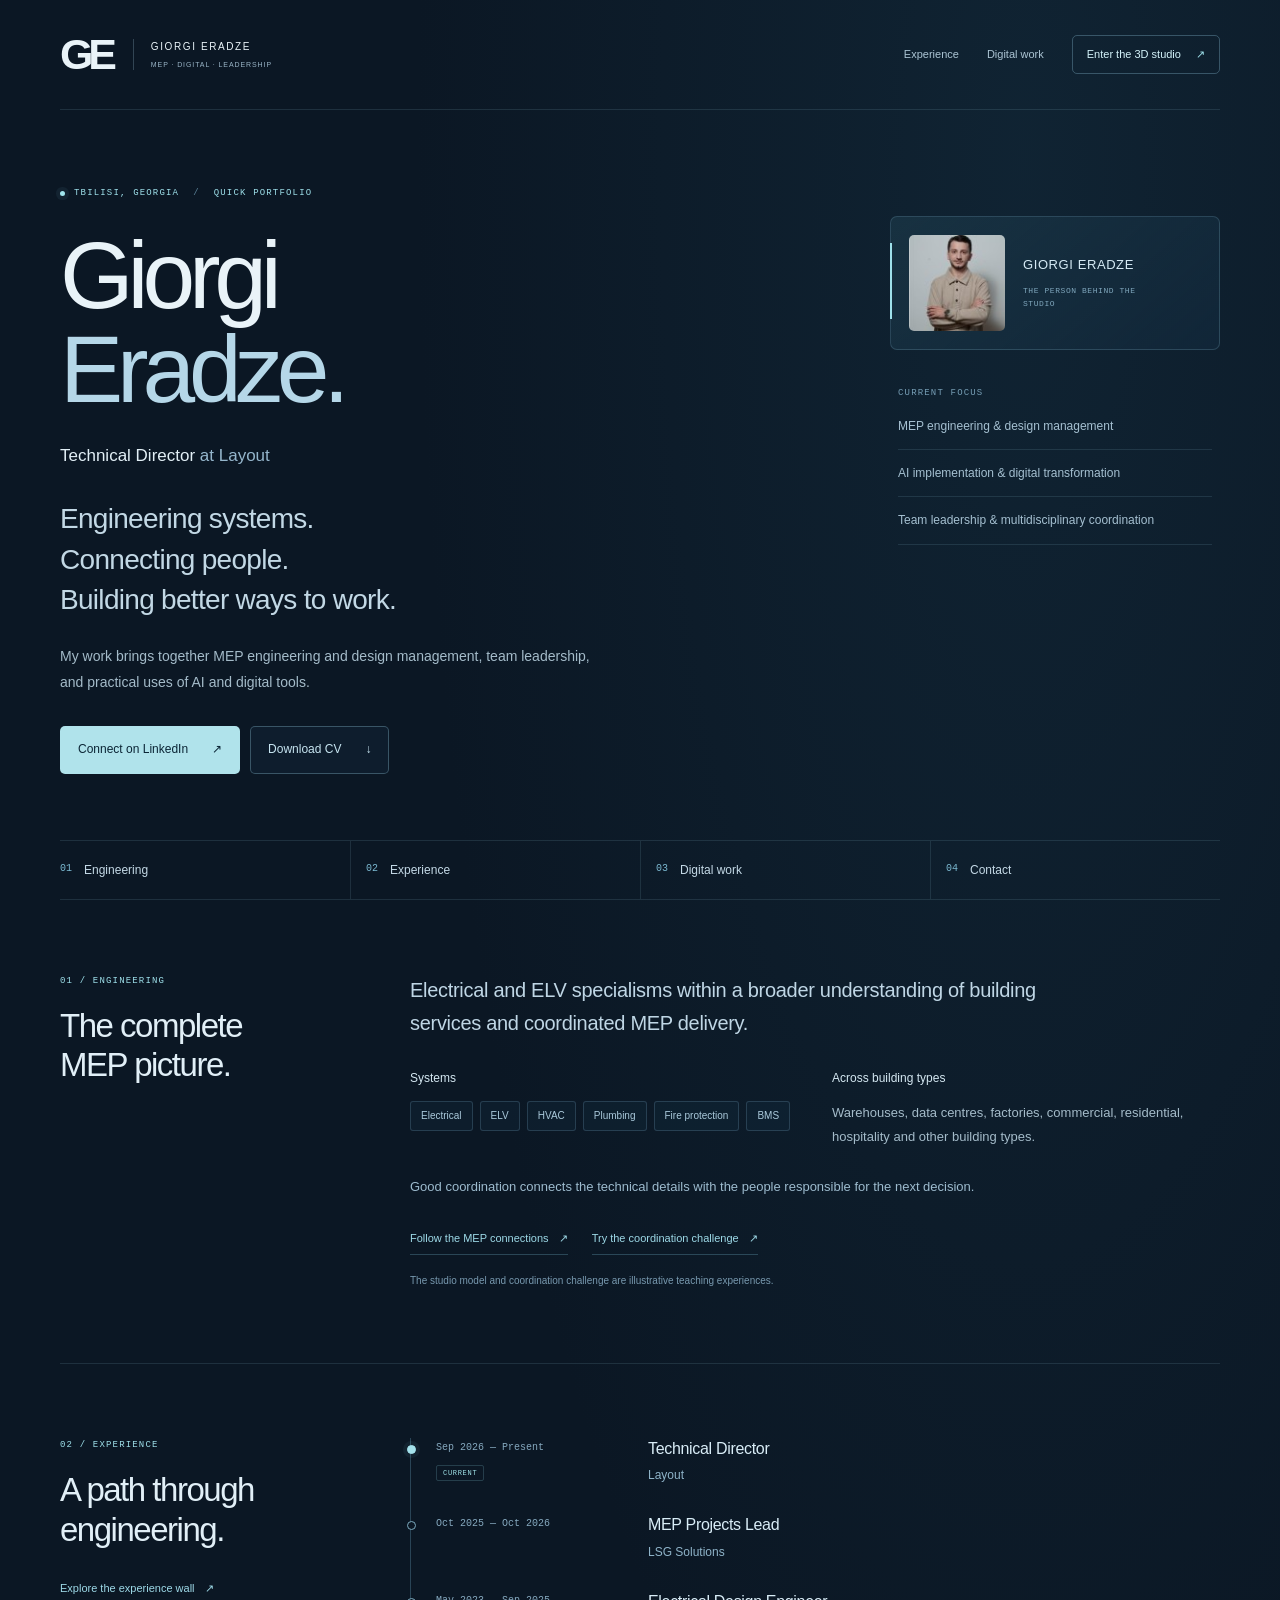
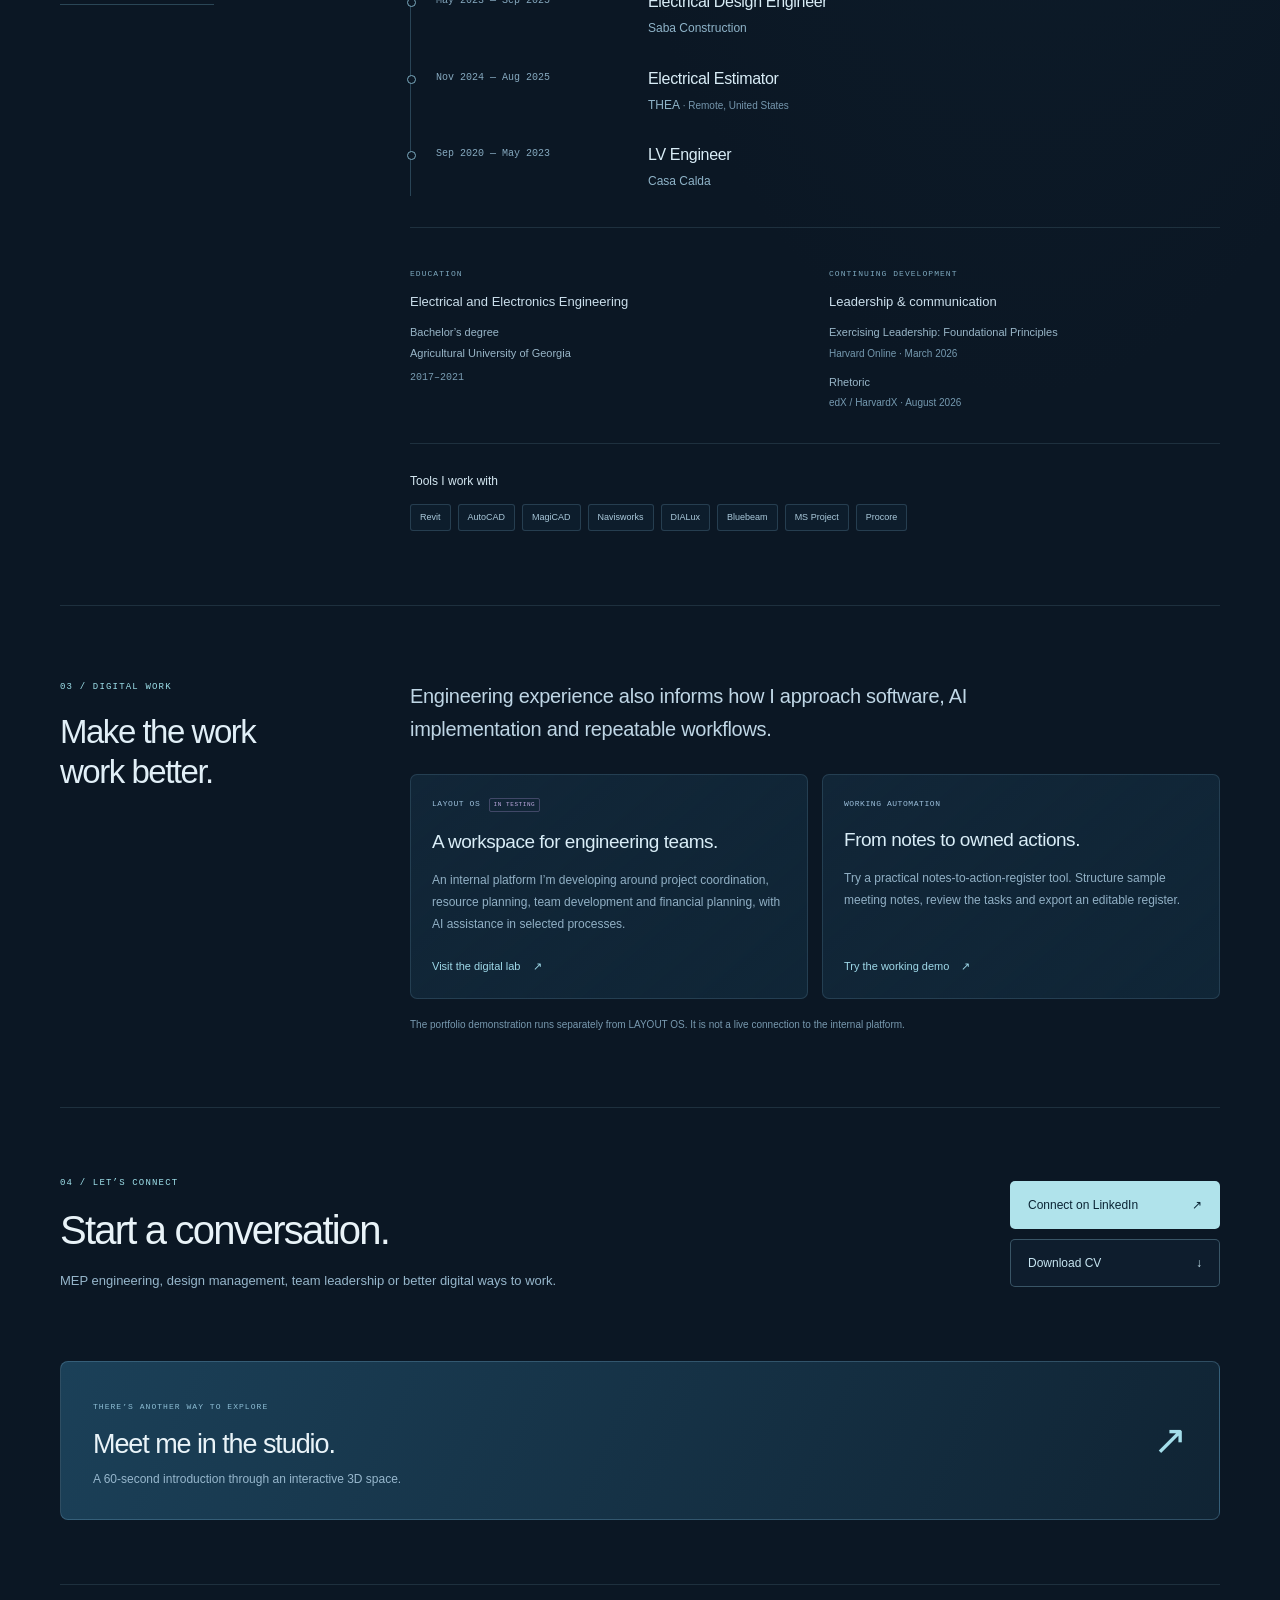
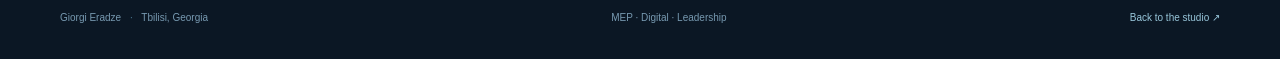
==== profile.html @ 6a0a5bcc "Complete V2: working digital lab, guided introduction, profile and studio polish" ====
<!doctype html>
<html lang="en">
<head>
  <meta charset="utf-8">
  <meta name="viewport" content="width=device-width, initial-scale=1">
  <meta name="theme-color" content="#0b1724">
  <meta name="description" content="Giorgi Eradze — Technical Director at Layout. MEP engineering, design management, team leadership and digital transformation. Explore his background and download his CV.">
  <title>Giorgi Eradze — Quick Portfolio</title>
  <link rel="stylesheet" href="profile.css">
</head>
<body>
  <a class="skip-link" href="#main">Skip to portfolio</a>
  <header class="site-header">
    <a class="identity" href="./" aria-label="Giorgi Eradze — open the 3D studio"><span class="monogram">GE</span><span>GIORGI ERADZE<small>MEP · DIGITAL · LEADERSHIP</small></span></a>
    <nav class="header-links" aria-label="Portfolio navigation"><a href="#experience">Experience</a><a href="#digital">Digital work</a><a class="studio-link" href="./">Enter the 3D studio <span aria-hidden="true">↗</span></a></nav>
  </header>

  <main id="main">
    <section class="hero" aria-labelledby="profile-name">
      <div class="hero-copy">
        <p class="eyebrow"><span class="status-dot" aria-hidden="true"></span> TBILISI, GEORGIA <span class="eyebrow-divider">/</span> QUICK PORTFOLIO</p>
        <h1 id="profile-name">Giorgi<br><span>Eradze.</span></h1>
        <p class="current-role">Technical Director <span>at Layout</span></p>
        <p class="hero-statement">Engineering systems.<br>Connecting people.<br>Building better ways to work.</p>
        <p class="intro">My work brings together MEP engineering and design management, team leadership, and practical uses of AI and digital tools.</p>
        <div class="actions"><a class="button button-primary" href="https://www.linkedin.com/in/giorgi-eradze-318353192/" target="_blank" rel="noopener noreferrer">Connect on LinkedIn <span aria-hidden="true">↗</span></a><a class="button button-secondary" href="./assets/giorgi-eradze-cv.pdf" download="Giorgi-Eradze-CV.pdf">Download CV <span aria-hidden="true">↓</span></a></div>
      </div>
      <aside class="hero-aside" aria-label="Portrait and focus areas">
        <figure class="portrait"><img src="./assets/giorgi-eradze.jpg" alt="Giorgi Eradze" width="96" height="96" fetchpriority="high"><figcaption><span>GIORGI ERADZE</span><span>THE PERSON BEHIND THE STUDIO</span></figcaption></figure>
        <div class="focus-list"><span class="small-label">CURRENT FOCUS</span><p>MEP engineering &amp; design management</p><p>AI implementation &amp; digital transformation</p><p>Team leadership &amp; multidisciplinary coordination</p></div>
      </aside>
    </section>

    <nav class="section-nav" aria-label="On this page"><a href="#engineering">01 <span>Engineering</span></a><a href="#experience">02 <span>Experience</span></a><a href="#digital">03 <span>Digital work</span></a><a href="#contact">04 <span>Contact</span></a></nav>

    <section class="content-section engineering-section" id="engineering" aria-labelledby="engineering-title">
      <div class="section-intro"><p class="eyebrow">01 / ENGINEERING</p><h2 id="engineering-title">The complete<br>MEP picture.</h2></div>
      <div class="section-body"><p class="section-lead">Electrical and ELV specialisms within a broader understanding of building services and coordinated MEP delivery.</p><div class="scope-grid"><div><h3>Systems</h3><ul class="tag-list" aria-label="Engineering systems"><li>Electrical</li><li>ELV</li><li>HVAC</li><li>Plumbing</li><li>Fire protection</li><li>BMS</li></ul></div><div><h3>Across building types</h3><p>Warehouses, data centres, factories, commercial, residential, hospitality and other building types.</p></div></div><p class="quiet-copy">Good coordination connects the technical details with the people responsible for the next decision.</p><div class="inline-links"><a href="./#connections">Follow the MEP connections <span aria-hidden="true">↗</span></a><a href="./#challenge">Try the coordination challenge <span aria-hidden="true">↗</span></a></div><p class="caption">The studio model and coordination challenge are illustrative teaching experiences.</p></div>
    </section>

    <section class="content-section" id="experience" aria-labelledby="experience-title">
      <div class="section-intro"><p class="eyebrow">02 / EXPERIENCE</p><h2 id="experience-title">A path through<br>engineering.</h2><a class="text-link" href="./#experience">Explore the experience wall <span aria-hidden="true">↗</span></a></div>
      <div class="section-body">
        <ol class="career-timeline">
          <li class="career-current"><div class="career-period"><time datetime="2026-09">Sep 2026</time> — Present<span class="current-badge">CURRENT</span></div><div><h3>Technical Director</h3><p class="organisation">Layout</p></div></li>
          <li><div class="career-period"><time datetime="2025-10">Oct 2025</time> — <time datetime="2026-10">Oct 2026</time></div><div><h3>MEP Projects Lead</h3><p class="organisation">LSG Solutions</p></div></li>
          <li><div class="career-period"><time datetime="2023-05">May 2023</time> — <time datetime="2025-09">Sep 2025</time></div><div><h3>Electrical Design Engineer</h3><p class="organisation">Saba Construction</p></div></li>
          <li><div class="career-period"><time datetime="2024-11">Nov 2024</time> — <time datetime="2025-08">Aug 2025</time></div><div><h3>Electrical Estimator</h3><p class="organisation">THEA <span>· Remote, United States</span></p></div></li>
          <li><div class="career-period"><time datetime="2020-09">Sep 2020</time> — <time datetime="2023-05">May 2023</time></div><div><h3>LV Engineer</h3><p class="organisation">Casa Calda</p></div></li>
        </ol>
        <div class="education-grid"><article><p class="small-label">EDUCATION</p><h3>Electrical and Electronics Engineering</h3><p>Bachelor’s degree<br>Agricultural University of Georgia</p><span class="detail-date">2017–2021</span></article><article><p class="small-label">CONTINUING DEVELOPMENT</p><h3>Leadership &amp; communication</h3><p>Exercising Leadership: Foundational Principles<br><span class="subtle">Harvard Online · March 2026</span></p><p>Rhetoric<br><span class="subtle">edX / HarvardX · August 2026</span></p></article></div>
        <div class="tools-row"><h3>Tools I work with</h3><ul class="tag-list tools-list"><li>Revit</li><li>AutoCAD</li><li>MagiCAD</li><li>Navisworks</li><li>DIALux</li><li>Bluebeam</li><li>MS Project</li><li>Procore</li></ul></div>
      </div>
    </section>

    <section class="content-section" id="digital" aria-labelledby="digital-title">
      <div class="section-intro"><p class="eyebrow">03 / DIGITAL WORK</p><h2 id="digital-title">Make the work<br>work better.</h2></div>
      <div class="section-body"><p class="section-lead">Engineering experience also informs how I approach software, AI implementation and repeatable workflows.</p><div class="digital-cards"><article><span class="small-label">LAYOUT OS <span class="testing-badge">IN TESTING</span></span><h3>A workspace for engineering teams.</h3><p>An internal platform I’m developing around project coordination, resource planning, team development and financial planning, with AI assistance in selected processes.</p><a href="./#lab">Visit the digital lab <span aria-hidden="true">↗</span></a></article><article><span class="small-label">WORKING AUTOMATION</span><h3>From notes to owned actions.</h3><p>Try a practical notes-to-action-register tool. Structure sample meeting notes, review the tasks and export an editable register.</p><a href="./#lab">Try the working demo <span aria-hidden="true">↗</span></a></article></div><p class="caption">The portfolio demonstration runs separately from LAYOUT OS. It is not a live connection to the internal platform.</p></div>
    </section>

    <section class="contact-section" id="contact" aria-labelledby="contact-title"><div><p class="eyebrow">04 / LET’S CONNECT</p><h2 id="contact-title">Start a conversation.</h2><p>MEP engineering, design management, team leadership or better digital ways to work.</p></div><div class="contact-actions"><a class="button button-primary" href="https://www.linkedin.com/in/giorgi-eradze-318353192/" target="_blank" rel="noopener noreferrer">Connect on LinkedIn <span aria-hidden="true">↗</span></a><a class="button button-secondary" href="./assets/giorgi-eradze-cv.pdf" download="Giorgi-Eradze-CV.pdf">Download CV <span aria-hidden="true">↓</span></a></div></section>

    <a class="studio-invitation" href="./#tour"><div><span class="small-label">THERE’S ANOTHER WAY TO EXPLORE</span><h2>Meet me in the studio.</h2><p>A 60-second introduction through an interactive 3D space.</p></div><span class="invitation-arrow" aria-hidden="true">↗</span></a>
  </main>
  <footer class="site-footer"><span>Giorgi Eradze <span class="footer-dot">·</span> Tbilisi, Georgia</span><span>MEP · Digital · Leadership</span><a href="./">Back to the studio <span aria-hidden="true">↗</span></a></footer>
</body>
</html>
---- profile.css ----
:root{color-scheme:dark;--bg:#0b1724;--panel:#112536;--text:#e9f3f8;--muted:#a4bbc9;--subtle:#7895a9;--accent:#9ee0ea;--line:#779eb32e;font-family:Inter,"Segoe UI",Arial,sans-serif;background:var(--bg);color:var(--text)}
*{box-sizing:border-box}html{scroll-behavior:smooth;scroll-padding-top:30px}body{margin:0;background:radial-gradient(ellipse at 80% 5%,#17364966,transparent 42%),var(--bg);font-size:16px;line-height:1.6}a{color:inherit;text-decoration:none}a:hover{color:#c5f4fc}a:focus-visible{outline:2px solid #b6f0f8;outline-offset:5px;border-radius:3px}img{max-width:100%;display:block}h1,h2,h3,p,figure{margin:0}button,a{-webkit-tap-highlight-color:transparent}main,.site-header,.site-footer{width:min(1160px,calc(100% - 96px));margin-inline:auto}.skip-link{position:fixed;top:12px;left:12px;z-index:100;padding:12px 18px;background:#b5e9f1;color:#092130;transform:translateY(-200%)}.skip-link:focus{transform:none}.site-header{display:flex;align-items:center;justify-content:space-between;gap:24px;min-height:110px;border-bottom:1px solid var(--line)}.identity{display:flex;gap:17px;align-items:center}.monogram{font-size:43px;font-weight:600;letter-spacing:-.12em;line-height:1;padding-right:4px}.identity>span:last-child{font-size:10px;line-height:1.6;letter-spacing:.16em;border-left:1px solid #6d8c9e66;padding-left:17px}.identity small{display:block;font-size:7px;letter-spacing:.13em;color:#9ab5c7;margin-top:4px}.header-links{display:flex;gap:28px;align-items:center;font-size:11px;color:#acc5d4}.header-links a{padding:12px 0}.header-links .studio-link{border:1px solid #75a5bc66;padding:10px 14px;border-radius:5px;color:#d4f3fa}.studio-link span{margin-left:12px;color:var(--accent)}.hero{display:grid;grid-template-columns:1fr 330px;gap:80px;padding:76px 0 66px;align-items:start}.eyebrow,.small-label{font-family:"SFMono-Regular",Consolas,"Liberation Mono",monospace;font-size:9px;letter-spacing:.13em;color:var(--accent);line-height:1.7}.eyebrow{display:flex;align-items:center;gap:9px}.eyebrow-divider{color:#5c8298;margin-inline:5px}.status-dot{width:5px;height:5px;border-radius:50%;background:#a1e5ed;box-shadow:0 0 0 4px #83c4db12}.hero h1{font-size:clamp(64px,7.4vw,102px);font-weight:500;line-height:.99;letter-spacing:-.065em;margin:28px 0 25px}.hero h1 span{color:#b5d7e8}.current-role{font-size:17px;font-weight:500;color:#e2eff6}.current-role span{font-weight:400;color:#95b6cc}.hero-statement{font-size:clamp(20px,2.2vw,28px);line-height:1.45;letter-spacing:-.025em;color:#c2d8e5;margin-top:30px}.intro{max-width:540px;color:var(--muted);font-size:14px;line-height:1.85;margin-top:23px}.actions{display:flex;flex-wrap:wrap;gap:10px;margin-top:30px}.button{display:inline-flex;align-items:center;justify-content:space-between;gap:24px;padding:13px 17px;border:1px solid transparent;border-radius:5px;min-height:48px;font-size:12px;font-weight:500;transition:background .15s,border-color .15s}.button-primary{background:#b0e3eb;color:#0b2535}.button-primary:hover{background:#c3edf3;color:#0b2535}.button-secondary{border-color:#7ca8be66;background:#18334744;color:#c7e5f1}.button-secondary:hover{border-color:#a4d6e6;background:#1f4055}.hero-aside{padding-top:30px}.portrait{position:relative;padding:12px;border:1px solid #6f99b044;border-radius:9px;background:linear-gradient(140deg,#2448596b,#112638)}.portrait:before{content:"";position:absolute;left:-1px;top:26px;width:2px;height:76px;background:var(--accent)}.portrait img{width:100%;height:auto;aspect-ratio:1/1;object-fit:cover;object-position:center;border-radius:3px;background:#173449}.portrait figcaption{display:flex;justify-content:space-between;gap:10px;padding:15px 3px 4px;font-family:Consolas,monospace;font-size:7px;letter-spacing:.06em;color:#82a9be}.portrait figcaption span:first-child{color:#b5d0e1}.focus-list{margin-top:27px;padding:0 8px}.focus-list .small-label{color:#769eb5}.focus-list p{padding:13px 0;border-bottom:1px solid var(--line);color:#a5c0d1;font-size:12px;line-height:1.7}.section-nav{display:grid;grid-template-columns:repeat(4,1fr);border-block:1px solid var(--line)}.section-nav a{display:flex;gap:12px;padding:22px 15px;border-left:1px solid var(--line);font:10px Consolas,monospace;color:#7bb9d1}.section-nav a:first-child{border-left:0;padding-left:0}.section-nav a span{font:12px Inter,"Segoe UI",sans-serif;color:#c4d9e6}.section-nav a:hover span{color:#ecfbff}.content-section{display:grid;grid-template-columns:280px 1fr;gap:70px;padding:74px 0;border-bottom:1px solid var(--line)}.section-intro h2{font-size:33px;font-weight:500;line-height:1.2;letter-spacing:-.045em;margin-top:17px;color:#e1eff7}.section-lead{font-size:20px;line-height:1.65;letter-spacing:-.015em;color:#bfd6e5;max-width:690px}.scope-grid{display:grid;grid-template-columns:1fr 1fr;gap:34px;margin:29px 0 25px}.scope-grid h3,.tools-row h3{font-size:12px;font-weight:500;color:#d4e7f1;margin-bottom:13px}.scope-grid p{font-size:13px;line-height:1.9;color:var(--muted)}.tag-list{list-style:none;margin:0;padding:0;display:flex;flex-wrap:wrap;gap:7px}.tag-list li{font-size:10px;line-height:1.4;color:#aac9db;border:1px solid #6c98b344;background:#15314544;padding:7px 10px;border-radius:3px}.quiet-copy{font-size:13px;line-height:1.85;color:#9dbbce}.inline-links{display:flex;flex-wrap:wrap;gap:13px 24px;margin-top:25px}.inline-links a,.text-link{font-size:11px;color:#9dd9e7;padding-block:6px;border-bottom:1px solid #72b3cb4d}.inline-links a span,.text-link span{margin-left:7px}.caption{font-size:10px;line-height:1.7;color:#7899af;margin-top:17px}.text-link{display:inline-block;line-height:1.7;margin-top:24px}.career-timeline{list-style:none;margin:0;padding:0}.career-timeline li{position:relative;display:grid;grid-template-columns:190px 1fr;gap:22px;padding:0 0 29px 25px;border-left:1px solid #4d798f77}.career-timeline li:before{content:"";position:absolute;left:-4px;top:7px;width:7px;height:7px;border:1px solid #7cabbf;background:var(--bg);border-radius:50%}.career-timeline li:last-child{padding-bottom:4px}.career-timeline .career-current:before{background:#a4e2ec;border-color:#a4e2ec;box-shadow:0 0 0 4px #8fd2df10}.career-period{font:10px/1.8 Consolas,monospace;color:#86a9bf;padding-top:1px}.current-badge{display:table;padding:1px 6px;margin-top:8px;color:#9fe1e7;font-size:7px;letter-spacing:.1em;border:1px solid #6faab744;border-radius:2px}.career-timeline h3{font-size:16px;font-weight:500;line-height:1.4;letter-spacing:-.02em;color:#d9edf7}.organisation{color:#8fb4c9;font-size:12px;margin-top:6px}.organisation span{color:#7697ae;font-size:10px}.education-grid{display:grid;grid-template-columns:1fr 1fr;gap:28px;padding:30px 0;margin-top:31px;border-block:1px solid var(--line)}.education-grid .small-label{color:#7ea9bf;font-size:8px}.education-grid h3{font-size:13px;font-weight:500;line-height:1.6;color:#cadeeb;margin-top:11px}.education-grid p{font-size:11px;line-height:1.85;color:#99b6c8;margin-top:9px}.detail-date{display:block;font:10px Consolas,monospace;color:#799cb2;margin-top:9px}.subtle{color:#7599af;font-size:10px}.tools-row{margin-top:28px}.tools-list li{font-size:9px;padding:6px 9px}.digital-cards{display:grid;grid-template-columns:1fr 1fr;gap:14px;margin-top:28px}.digital-cards article{border:1px solid #668ea63d;background:linear-gradient(140deg,#18354b80,#102637);border-radius:7px;padding:22px 21px;display:flex;flex-direction:column;align-items:start}.digital-cards .small-label{font-size:8px;color:#9cbfdb;letter-spacing:.07em}.testing-badge{display:inline-block;font-size:6px;color:#bca8df;border:1px solid #a38dca55;border-radius:2px;padding:1px 4px;margin-left:3px;white-space:nowrap}.digital-cards h3{font-size:19px;font-weight:500;line-height:1.4;letter-spacing:-.025em;margin:17px 0 13px;color:#d9edf7}.digital-cards p{font-size:12px;line-height:1.85;color:#91b0c5}.digital-cards a{font-size:11px;color:#9fd9e9;display:block;padding-top:23px;margin-top:auto}.digital-cards a span{margin-left:9px}.contact-section{display:grid;grid-template-columns:1fr auto;gap:60px;align-items:center;padding:68px 0}.contact-section h2{font-size:40px;font-weight:500;line-height:1.2;letter-spacing:-.045em;margin:15px 0}.contact-section p:not(.eyebrow){font-size:13px;line-height:1.85;color:#96b6cb;max-width:500px}.contact-actions{display:flex;flex-direction:column;gap:10px;min-width:210px}.studio-invitation{display:flex;gap:30px;align-items:center;justify-content:space-between;padding:29px 32px;border:1px solid #6ca0bc55;border-radius:8px;background:linear-gradient(115deg,#1b4058,#102434);margin-bottom:64px}.studio-invitation .small-label{font-size:8px;color:#8dbdd4}.studio-invitation h2{font-size:27px;font-weight:500;letter-spacing:-.04em;line-height:1.4;margin-top:9px}.studio-invitation p{font-size:12px;color:#97b7cd;margin-top:7px}.invitation-arrow{font-size:41px;color:#a4deea;font-weight:300}.site-footer{display:flex;align-items:center;justify-content:space-between;gap:20px;padding:25px 0 33px;border-top:1px solid var(--line);font-size:10px;color:#7799b0}.site-footer a{color:#98c6da}.footer-dot{padding-inline:6px;color:#48768f}
@media(max-width:1050px){main,.site-header,.site-footer{width:calc(100% - 64px)}.hero{grid-template-columns:1fr 280px;gap:48px;padding-top:58px}.hero h1{font-size:82px}.content-section{grid-template-columns:230px 1fr;gap:42px}.career-timeline li{grid-template-columns:1fr;gap:7px}.current-badge{display:inline-block;margin-top:0;margin-left:7px}.digital-cards{grid-template-columns:1fr}.digital-cards article{padding:22px}.digital-cards h3{margin-top:12px}.header-links{gap:19px}.education-grid{gap:20px}}
@media(max-width:760px){main,.site-header,.site-footer{width:calc(100% - 40px)}.site-header{min-height:87px;gap:12px}.identity{gap:10px}.monogram{font-size:34px}.identity>span:last-child{padding-left:10px;font-size:8px;letter-spacing:.1em}.identity small{font-size:5px}.header-links>a:not(.studio-link){display:none}.header-links .studio-link{font-size:9px;padding:10px}.studio-link span{margin-left:5px}.hero{grid-template-columns:1fr;gap:32px;padding:40px 0 37px}.eyebrow{font-size:8px;gap:7px}.hero h1{font-size:78px;margin-top:25px}.current-role{font-size:16px}.hero-statement{font-size:23px;margin-top:25px}.intro{font-size:13px}.actions{margin-top:25px}.button{font-size:11px;padding:12px 14px;gap:20px}.hero-aside{padding-top:0;display:grid;grid-template-columns:140px 1fr;gap:22px;align-items:start}.portrait{padding:6px;border-radius:5px}.portrait figcaption{padding:8px 1px 2px;font-size:6px}.portrait figcaption span:last-child{display:none}.focus-list{margin:0;padding:0}.focus-list .small-label{font-size:7px}.focus-list p{font-size:10px;line-height:1.6;padding:9px 0}.section-nav{grid-template-columns:repeat(2,1fr)}.section-nav a{min-height:49px;padding:15px 12px;font-size:8px;gap:10px}.section-nav a:nth-child(3){border-left:0;border-top:1px solid var(--line);padding-left:0}.section-nav a:nth-child(4){border-top:1px solid var(--line)}.section-nav a span{font-size:11px}.content-section{grid-template-columns:1fr;gap:26px;padding:44px 0}.section-intro h2{font-size:31px;margin-top:12px}.section-intro h2 br{display:none}.section-lead{font-size:18px;line-height:1.7}.scope-grid{gap:24px;margin-top:23px}.scope-grid p{font-size:12px}.tag-list li{font-size:9px;padding:6px 8px}.inline-links{gap:7px 17px}.inline-links a{font-size:10px;min-height:35px}.text-link{margin-top:15px}.career-timeline li{grid-template-columns:1fr;padding-left:22px;padding-bottom:25px;gap:6px}.career-timeline h3{font-size:16px}.career-period{font-size:9px}.organisation{font-size:12px}.education-grid{padding:24px 0;margin-top:26px;gap:24px}.education-grid h3{font-size:12px}.education-grid p{font-size:11px}.digital-cards{grid-template-columns:1fr;gap:12px;margin-top:24px}.digital-cards article{padding:21px}.digital-cards h3{font-size:20px}.contact-section{grid-template-columns:1fr;gap:25px;padding:43px 0}.contact-section h2{font-size:34px}.contact-actions{flex-direction:row;flex-wrap:wrap;min-width:0}.studio-invitation{padding:23px 20px;margin-bottom:40px;gap:15px}.studio-invitation h2{font-size:25px}.studio-invitation p{font-size:11px}.studio-invitation .small-label{font-size:7px}.invitation-arrow{font-size:34px}.site-footer{display:flex;flex-wrap:wrap;font-size:9px;padding:22px 0 29px;gap:12px}.site-footer>span:nth-child(2){display:none}}
@media(max-width:390px){main,.site-header,.site-footer{width:calc(100% - 30px)}.hero h1{font-size:70px}.hero-aside{grid-template-columns:125px 1fr;gap:17px}.scope-grid,.education-grid{grid-template-columns:1fr;gap:22px}.header-links .studio-link{font-size:8px;padding:9px 7px}.identity>span:last-child{font-size:7px}.contact-actions .button{flex:1;gap:12px}.contact-section h2{font-size:31px}}
@media(prefers-reduced-motion:reduce){html{scroll-behavior:auto}*{transition:none!important}}
@media print{:root{color-scheme:light}body{background:#fff;color:#111;font-size:10pt}.site-header,.section-nav,.hero-aside,.actions,.inline-links,.text-link,.digital-cards a,.contact-actions,.studio-invitation,.site-footer,.skip-link{display:none}main{width:100%;margin:0}.hero{display:block;padding:0 0 15pt}.hero h1{font-size:36pt;line-height:1.1;margin:10pt 0}.hero h1 br{display:none}.hero h1 span{color:#111}.current-role,.current-role span,.hero-statement,.intro,.section-lead,.scope-grid p,.quiet-copy,.career-timeline h3,.organisation,.organisation span,.career-period,.education-grid h3,.education-grid p,.detail-date,.subtle,.digital-cards h3,.digital-cards p,.contact-section p:not(.eyebrow),.caption{color:#222}.hero-statement{font-size:14pt;line-height:1.5;margin:12pt 0}.hero-statement br{display:none}.hero-statement br:after{content:" "}.content-section{display:block;padding:16pt 0;break-inside:avoid;border-color:#ccc}.section-intro h2{font-size:18pt;color:#111;margin:6pt 0 12pt}.section-intro h2 br{display:none}.eyebrow,.small-label,.education-grid .small-label{color:#445;letter-spacing:.05em}.section-lead{font-size:12pt}.tag-list li{color:#222;border-color:#ccc;background:none}.career-timeline li{padding-bottom:12pt}.career-period{color:#555}.current-badge{color:#444;border-color:#ccc}.digital-cards article{background:none;border-color:#ccc}.digital-cards .small-label,.testing-badge{color:#444}.contact-section{display:block;padding:16pt 0}.contact-section h2{font-size:18pt;color:#111}.tools-row h3,.scope-grid h3{color:#222}}
/* Keep the verified 100px source portrait close to its native size. */
@media screen{
  .portrait{display:flex;align-items:center;gap:18px;padding:18px;border-radius:7px}
  .portrait img{width:96px;height:96px;max-width:96px;flex:0 0 96px;aspect-ratio:1;object-fit:cover;border-radius:5px}
  .portrait figcaption{display:flex;flex-direction:column;justify-content:center;gap:9px;min-width:0;padding:0;font-size:8px;line-height:1.7;letter-spacing:.07em}
  .portrait figcaption span:first-child{font:500 13px/1.5 Inter,"Segoe UI",Arial,sans-serif;letter-spacing:.045em;color:#d5eaf5}
  .portrait figcaption span:last-child{display:block;max-width:16em;color:#80a7bd}
}
@media screen and (max-width:760px){
  .hero-aside{display:block}
  .portrait{gap:20px;padding:18px}
  .focus-list{margin-top:22px;padding:0 4px}
  .focus-list .small-label{font-size:8px}
  .focus-list p{font-size:12px;line-height:1.65;padding:11px 0}
}
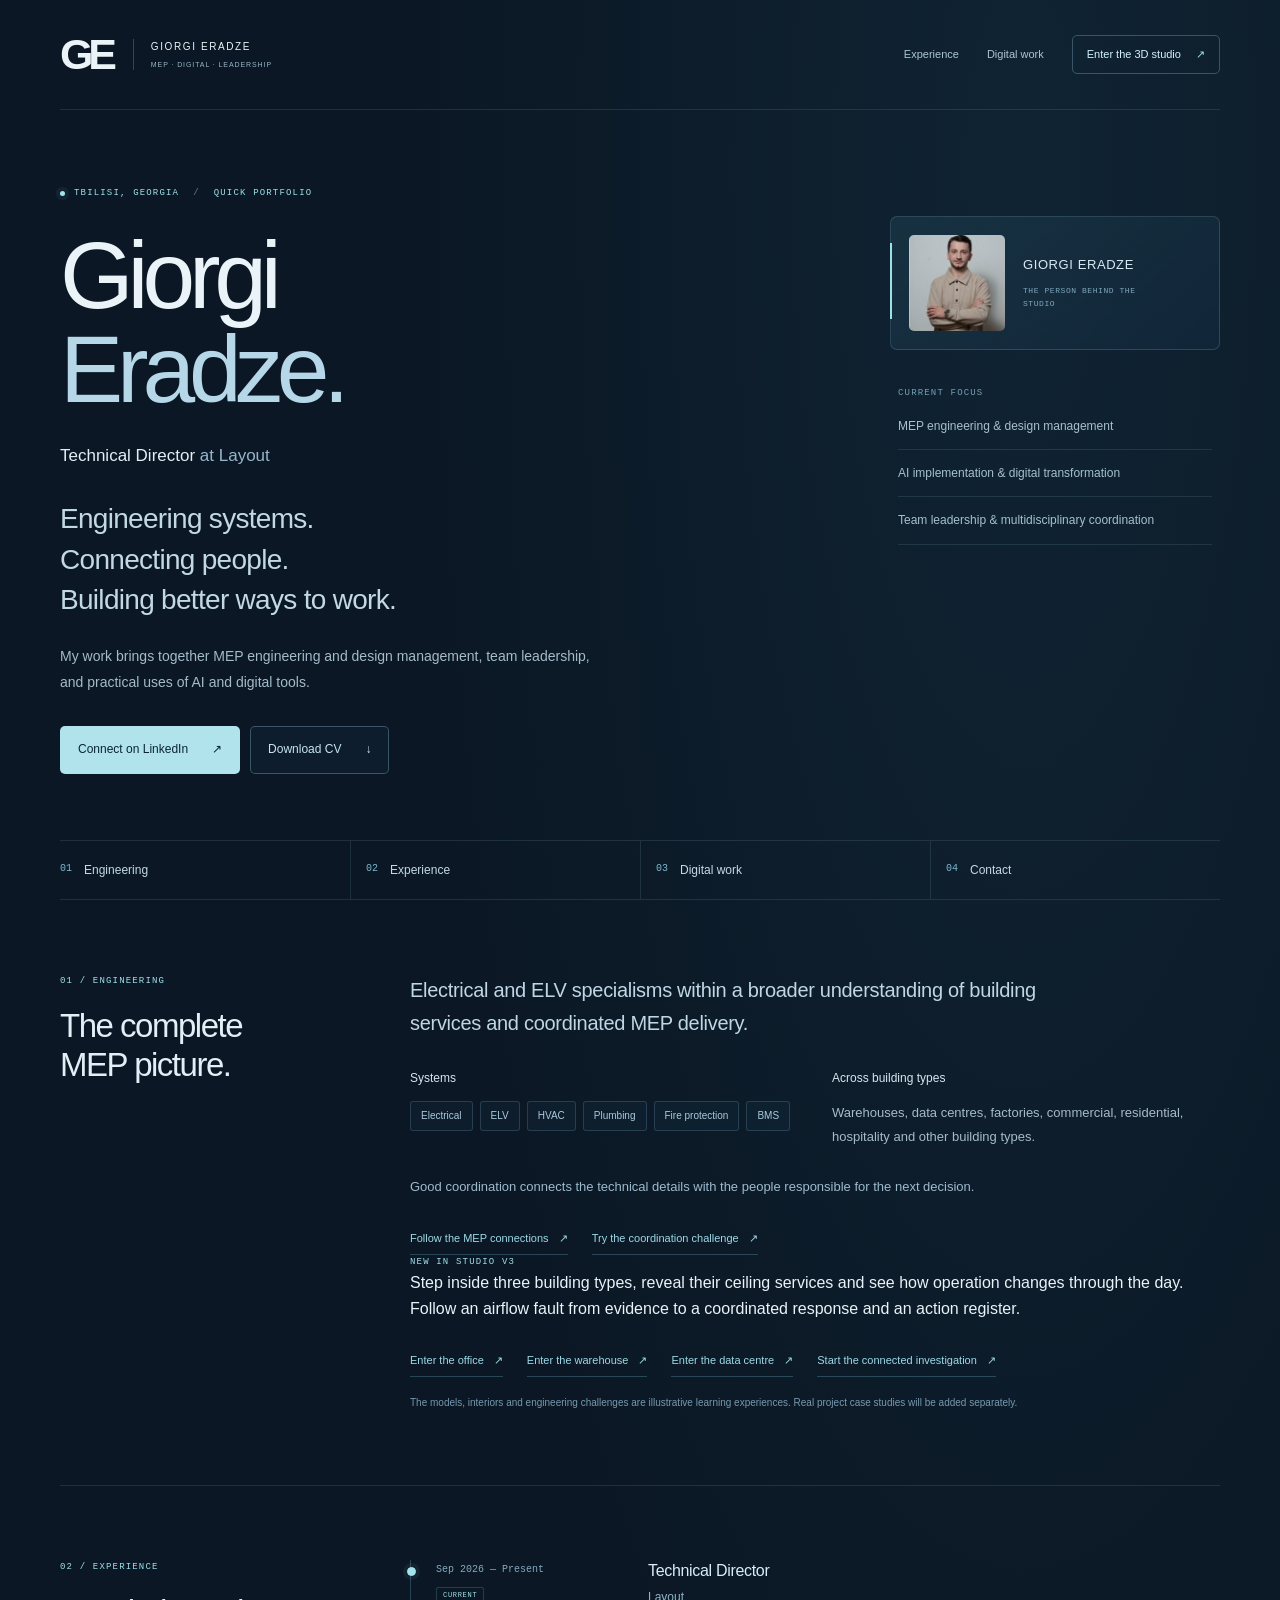
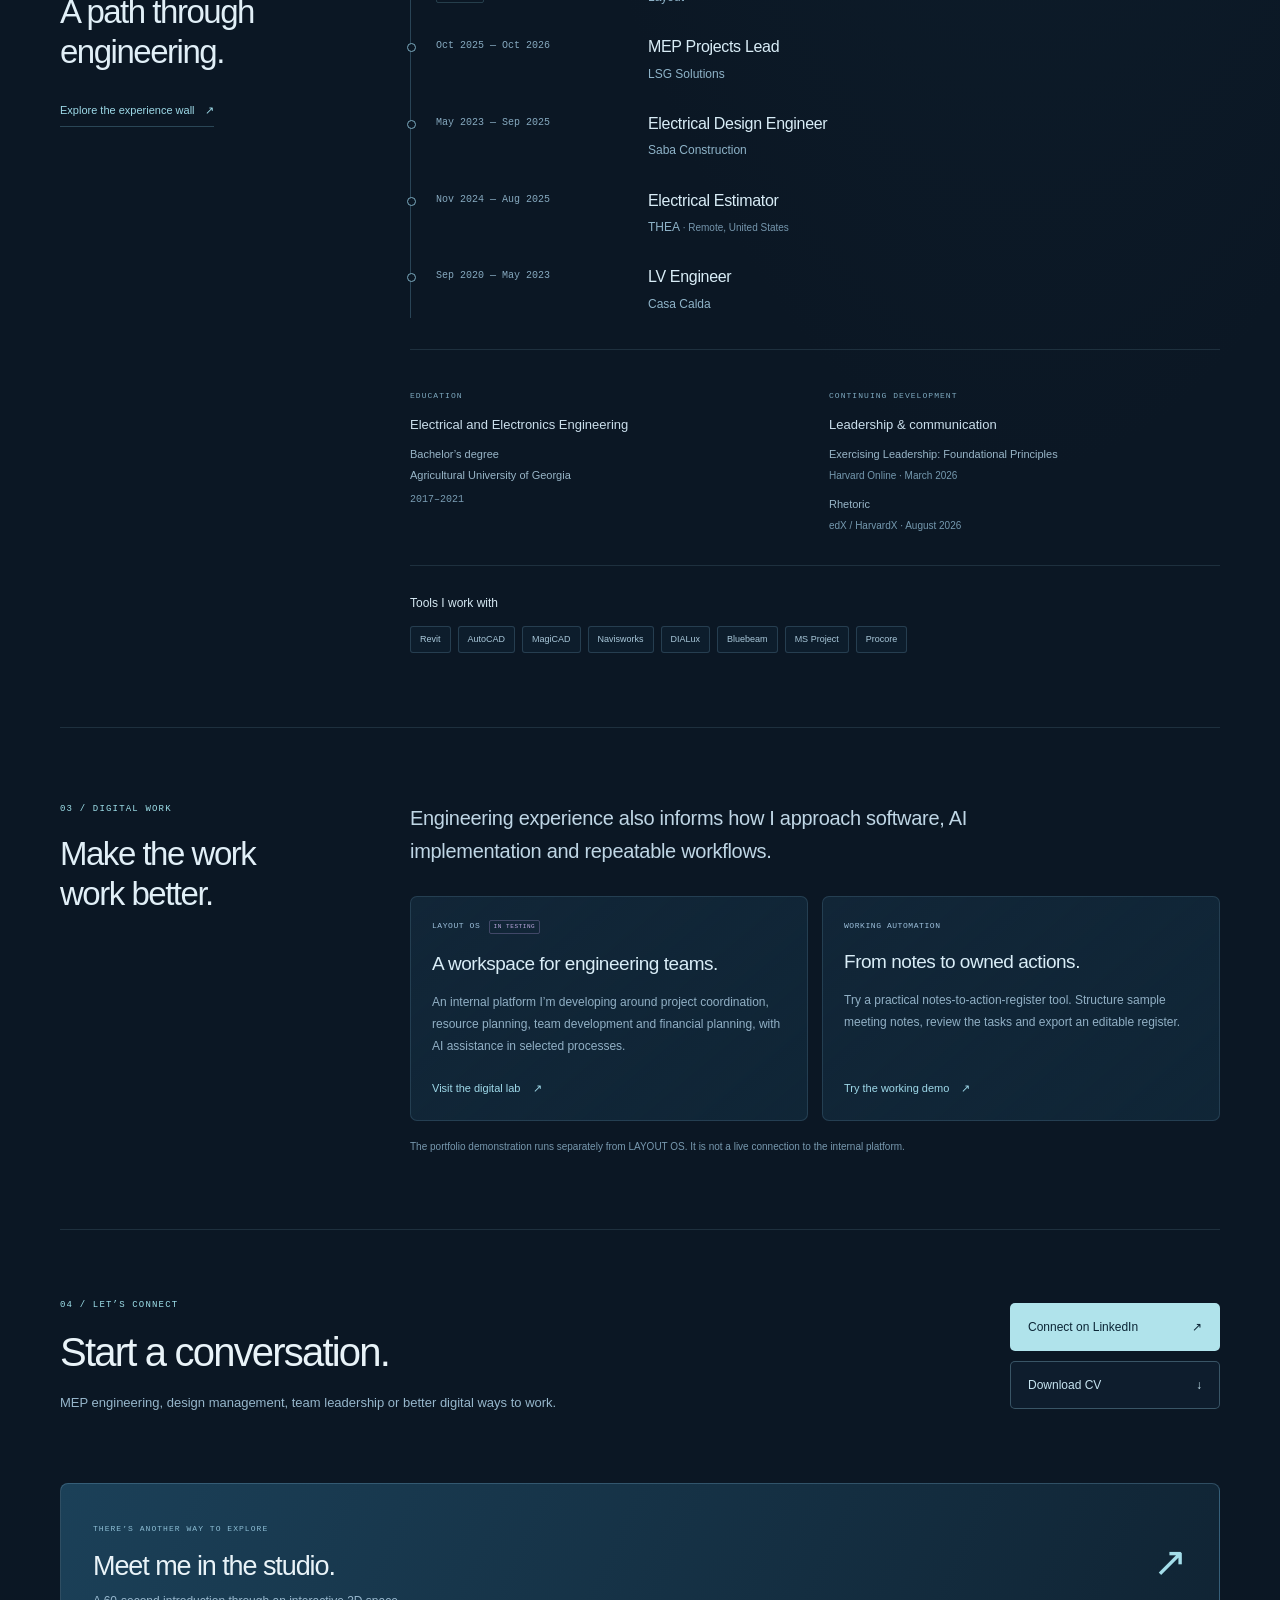
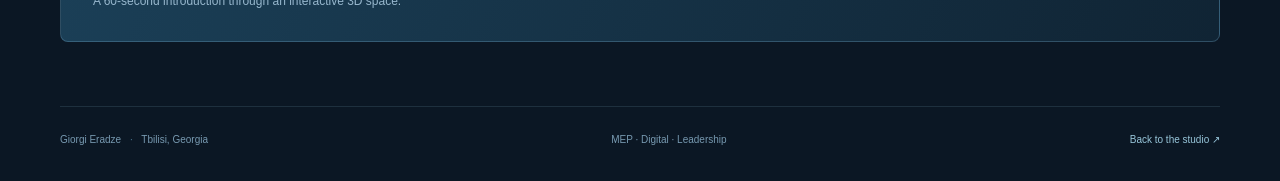
==== commit 13e3e9c2: "Build V3: explorable interiors, connected engineering mission and interactive sound" ====
--- a/profile.html
+++ b/profile.html
@@ -35,7 +35,7 @@
 
     <section class="content-section engineering-section" id="engineering" aria-labelledby="engineering-title">
       <div class="section-intro"><p class="eyebrow">01 / ENGINEERING</p><h2 id="engineering-title">The complete<br>MEP picture.</h2></div>
-      <div class="section-body"><p class="section-lead">Electrical and ELV specialisms within a broader understanding of building services and coordinated MEP delivery.</p><div class="scope-grid"><div><h3>Systems</h3><ul class="tag-list" aria-label="Engineering systems"><li>Electrical</li><li>ELV</li><li>HVAC</li><li>Plumbing</li><li>Fire protection</li><li>BMS</li></ul></div><div><h3>Across building types</h3><p>Warehouses, data centres, factories, commercial, residential, hospitality and other building types.</p></div></div><p class="quiet-copy">Good coordination connects the technical details with the people responsible for the next decision.</p><div class="inline-links"><a href="./#connections">Follow the MEP connections <span aria-hidden="true">↗</span></a><a href="./#challenge">Try the coordination challenge <span aria-hidden="true">↗</span></a></div><p class="caption">The studio model and coordination challenge are illustrative teaching experiences.</p></div>
+      <div class="section-body"><p class="section-lead">Electrical and ELV specialisms within a broader understanding of building services and coordinated MEP delivery.</p><div class="scope-grid"><div><h3>Systems</h3><ul class="tag-list" aria-label="Engineering systems"><li>Electrical</li><li>ELV</li><li>HVAC</li><li>Plumbing</li><li>Fire protection</li><li>BMS</li></ul></div><div><h3>Across building types</h3><p>Warehouses, data centres, factories, commercial, residential, hospitality and other building types.</p></div></div><p class="quiet-copy">Good coordination connects the technical details with the people responsible for the next decision.</p><div class="inline-links"><a href="./#connections">Follow the MEP connections <span aria-hidden="true">↗</span></a><a href="./#challenge">Try the coordination challenge <span aria-hidden="true">↗</span></a></div><p class="small-label">NEW IN STUDIO V3</p><p>Step inside three building types, reveal their ceiling services and see how operation changes through the day. Follow an airflow fault from evidence to a coordinated response and an action register.</p><div class="inline-links"><a href="./#inside-office">Enter the office <span aria-hidden="true">↗</span></a><a href="./#inside-warehouse">Enter the warehouse <span aria-hidden="true">↗</span></a><a href="./#inside-datacentre">Enter the data centre <span aria-hidden="true">↗</span></a><a href="./#mission">Start the connected investigation <span aria-hidden="true">↗</span></a></div><p class="caption">The models, interiors and engineering challenges are illustrative learning experiences. Real project case studies will be added separately.</p></div>
     </section>
 
     <section class="content-section" id="experience" aria-labelledby="experience-title">
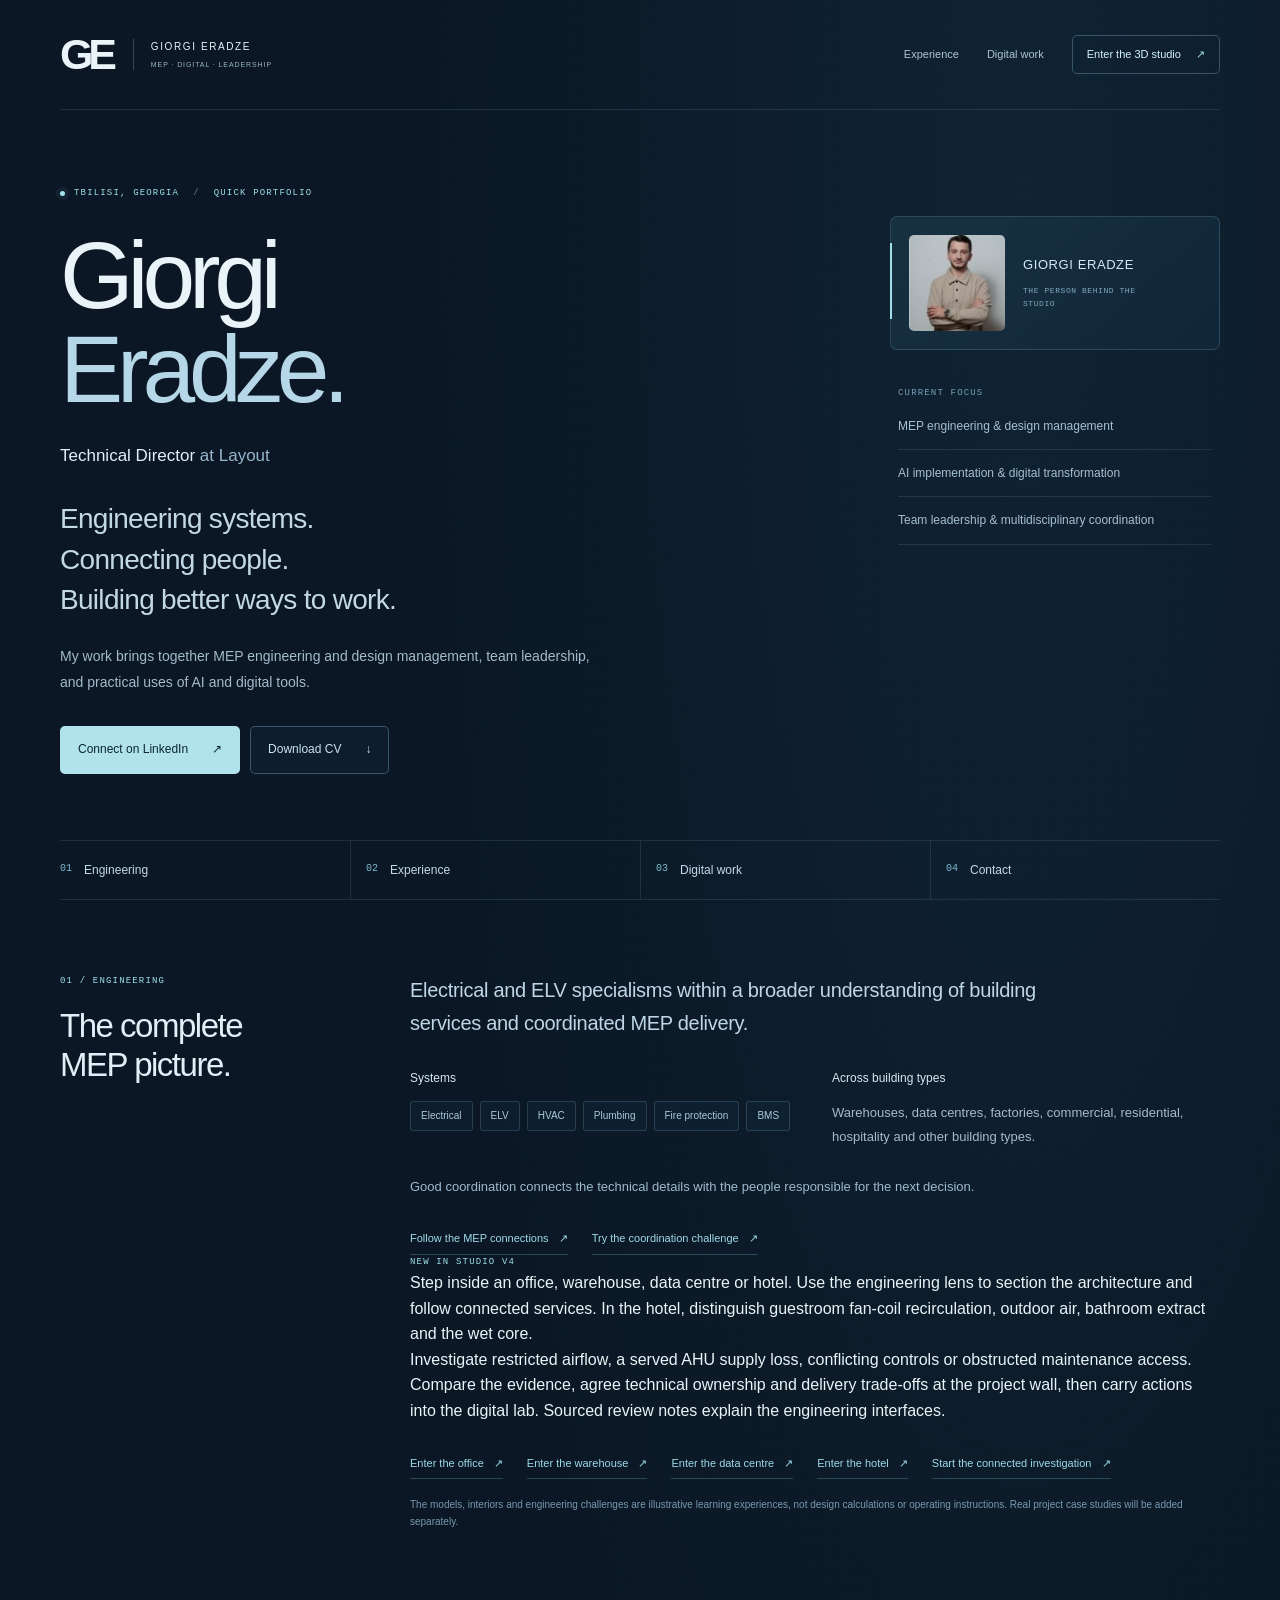
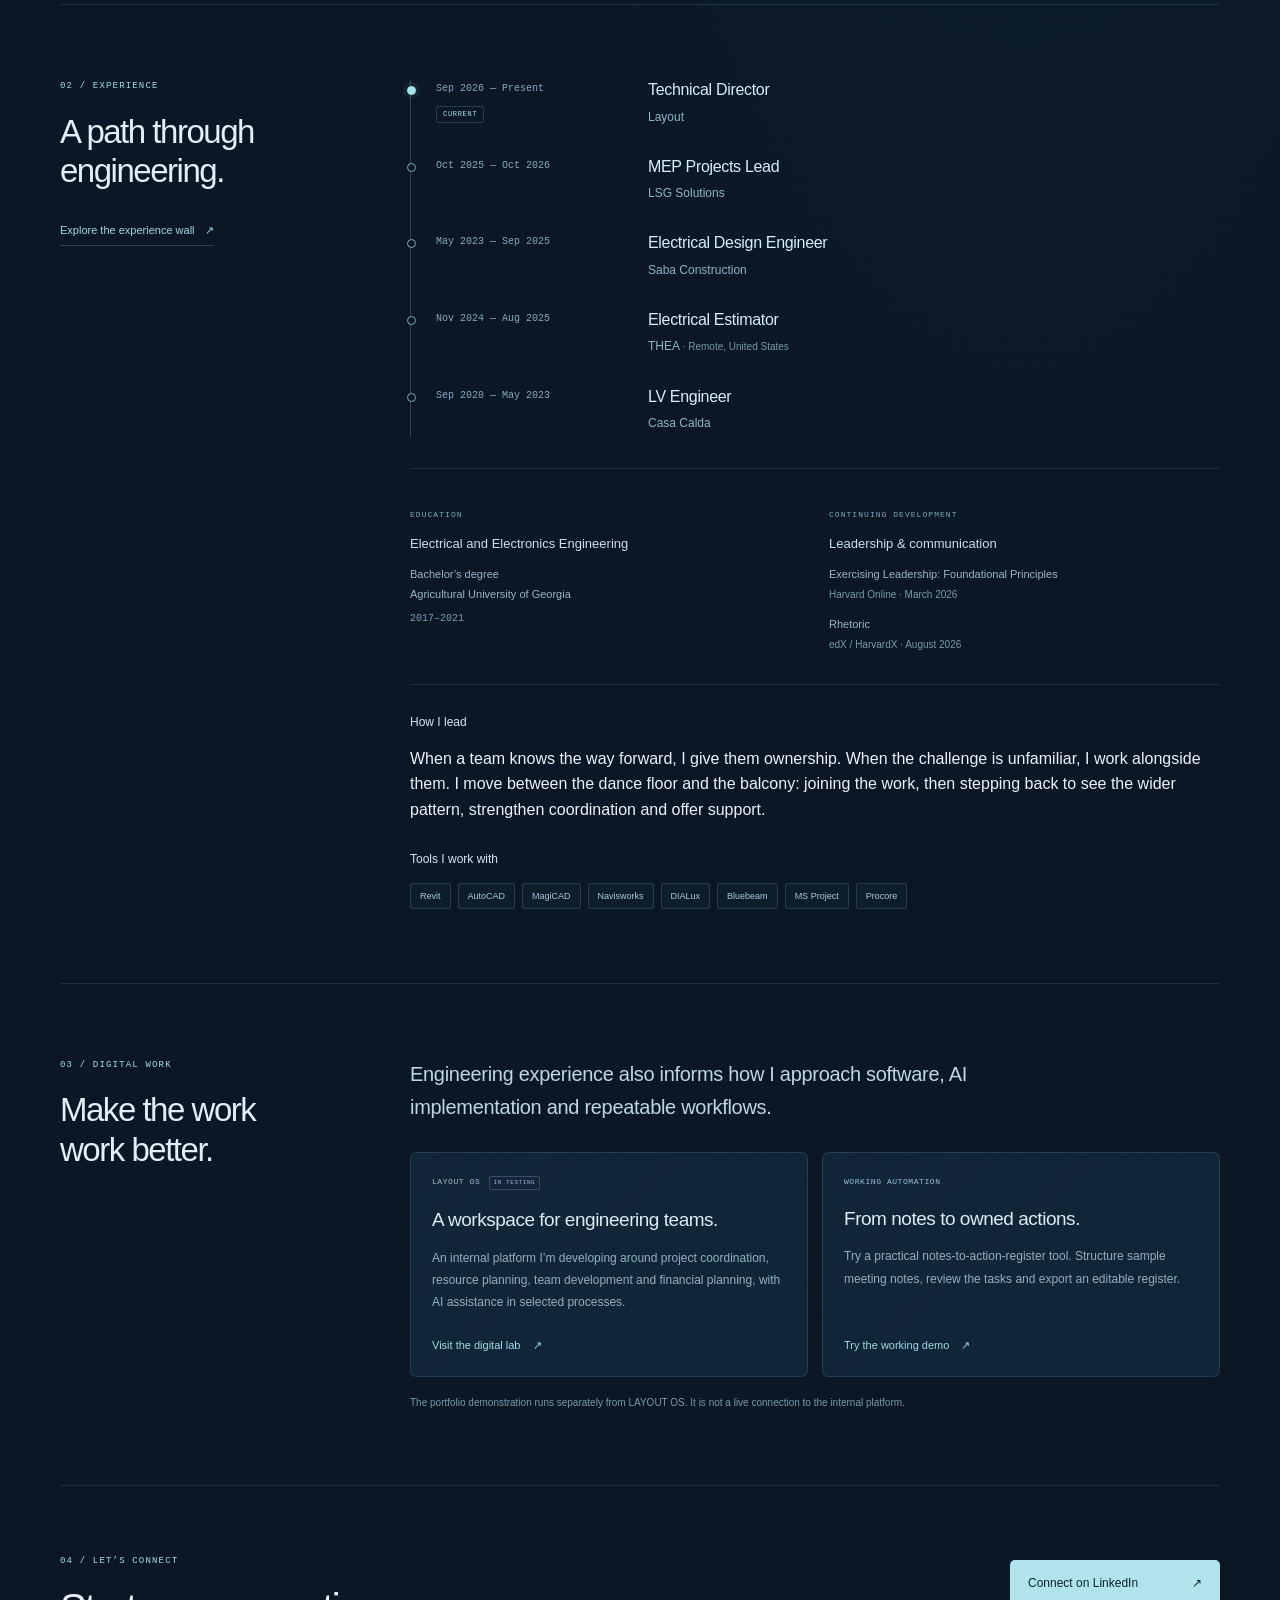
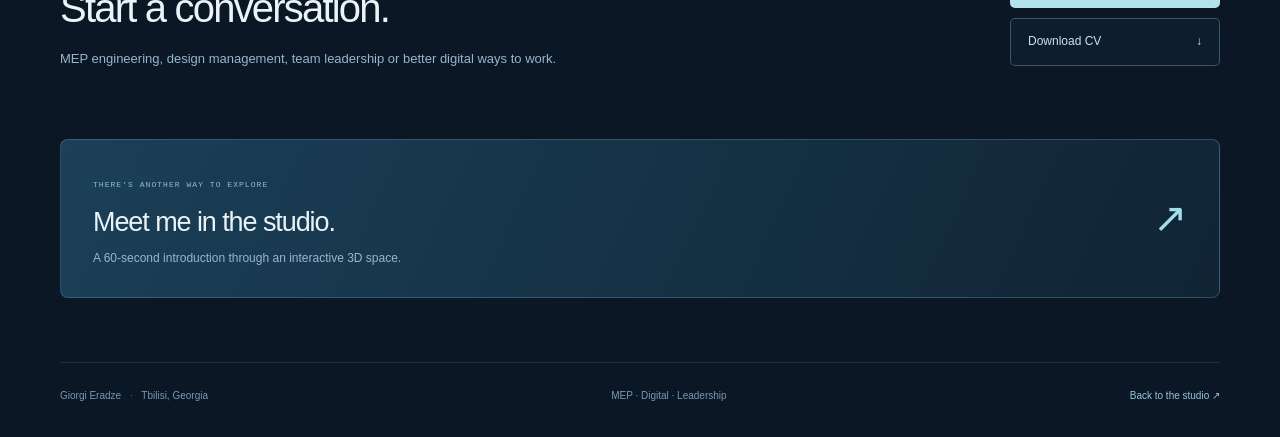
==== commit 94bb5b87: "V4: hotel, engineering lens, scenario investigations and leadership decisions" ====
--- a/profile.html
+++ b/profile.html
@@ -35,7 +35,7 @@
 
     <section class="content-section engineering-section" id="engineering" aria-labelledby="engineering-title">
       <div class="section-intro"><p class="eyebrow">01 / ENGINEERING</p><h2 id="engineering-title">The complete<br>MEP picture.</h2></div>
-      <div class="section-body"><p class="section-lead">Electrical and ELV specialisms within a broader understanding of building services and coordinated MEP delivery.</p><div class="scope-grid"><div><h3>Systems</h3><ul class="tag-list" aria-label="Engineering systems"><li>Electrical</li><li>ELV</li><li>HVAC</li><li>Plumbing</li><li>Fire protection</li><li>BMS</li></ul></div><div><h3>Across building types</h3><p>Warehouses, data centres, factories, commercial, residential, hospitality and other building types.</p></div></div><p class="quiet-copy">Good coordination connects the technical details with the people responsible for the next decision.</p><div class="inline-links"><a href="./#connections">Follow the MEP connections <span aria-hidden="true">↗</span></a><a href="./#challenge">Try the coordination challenge <span aria-hidden="true">↗</span></a></div><p class="small-label">NEW IN STUDIO V3</p><p>Step inside three building types, reveal their ceiling services and see how operation changes through the day. Follow an airflow fault from evidence to a coordinated response and an action register.</p><div class="inline-links"><a href="./#inside-office">Enter the office <span aria-hidden="true">↗</span></a><a href="./#inside-warehouse">Enter the warehouse <span aria-hidden="true">↗</span></a><a href="./#inside-datacentre">Enter the data centre <span aria-hidden="true">↗</span></a><a href="./#mission">Start the connected investigation <span aria-hidden="true">↗</span></a></div><p class="caption">The models, interiors and engineering challenges are illustrative learning experiences. Real project case studies will be added separately.</p></div>
+      <div class="section-body"><p class="section-lead">Electrical and ELV specialisms within a broader understanding of building services and coordinated MEP delivery.</p><div class="scope-grid"><div><h3>Systems</h3><ul class="tag-list" aria-label="Engineering systems"><li>Electrical</li><li>ELV</li><li>HVAC</li><li>Plumbing</li><li>Fire protection</li><li>BMS</li></ul></div><div><h3>Across building types</h3><p>Warehouses, data centres, factories, commercial, residential, hospitality and other building types.</p></div></div><p class="quiet-copy">Good coordination connects the technical details with the people responsible for the next decision.</p><div class="inline-links"><a href="./#connections">Follow the MEP connections <span aria-hidden="true">↗</span></a><a href="./#challenge">Try the coordination challenge <span aria-hidden="true">↗</span></a></div><p class="small-label">NEW IN STUDIO V4</p><p>Step inside an office, warehouse, data centre or hotel. Use the engineering lens to section the architecture and follow connected services. In the hotel, distinguish guestroom fan-coil recirculation, outdoor air, bathroom extract and the wet core.</p><p>Investigate restricted airflow, a served AHU supply loss, conflicting controls or obstructed maintenance access. Compare the evidence, agree technical ownership and delivery trade-offs at the project wall, then carry actions into the digital lab. Sourced review notes explain the engineering interfaces.</p><div class="inline-links"><a href="./#inside-office">Enter the office <span aria-hidden="true">↗</span></a><a href="./#inside-warehouse">Enter the warehouse <span aria-hidden="true">↗</span></a><a href="./#inside-datacentre">Enter the data centre <span aria-hidden="true">↗</span></a><a href="./#inside-hotel">Enter the hotel <span aria-hidden="true">↗</span></a><a href="./#mission">Start the connected investigation <span aria-hidden="true">↗</span></a></div><p class="caption">The models, interiors and engineering challenges are illustrative learning experiences, not design calculations or operating instructions. Real project case studies will be added separately.</p></div>
     </section>
 
     <section class="content-section" id="experience" aria-labelledby="experience-title">
@@ -49,6 +49,7 @@
           <li><div class="career-period"><time datetime="2020-09">Sep 2020</time> — <time datetime="2023-05">May 2023</time></div><div><h3>LV Engineer</h3><p class="organisation">Casa Calda</p></div></li>
         </ol>
         <div class="education-grid"><article><p class="small-label">EDUCATION</p><h3>Electrical and Electronics Engineering</h3><p>Bachelor’s degree<br>Agricultural University of Georgia</p><span class="detail-date">2017–2021</span></article><article><p class="small-label">CONTINUING DEVELOPMENT</p><h3>Leadership &amp; communication</h3><p>Exercising Leadership: Foundational Principles<br><span class="subtle">Harvard Online · March 2026</span></p><p>Rhetoric<br><span class="subtle">edX / HarvardX · August 2026</span></p></article></div>
+        <div class="tools-row"><h3>How I lead</h3><p>When a team knows the way forward, I give them ownership. When the challenge is unfamiliar, I work alongside them. I move between the dance floor and the balcony: joining the work, then stepping back to see the wider pattern, strengthen coordination and offer support.</p></div>
         <div class="tools-row"><h3>Tools I work with</h3><ul class="tag-list tools-list"><li>Revit</li><li>AutoCAD</li><li>MagiCAD</li><li>Navisworks</li><li>DIALux</li><li>Bluebeam</li><li>MS Project</li><li>Procore</li></ul></div>
       </div>
     </section>
